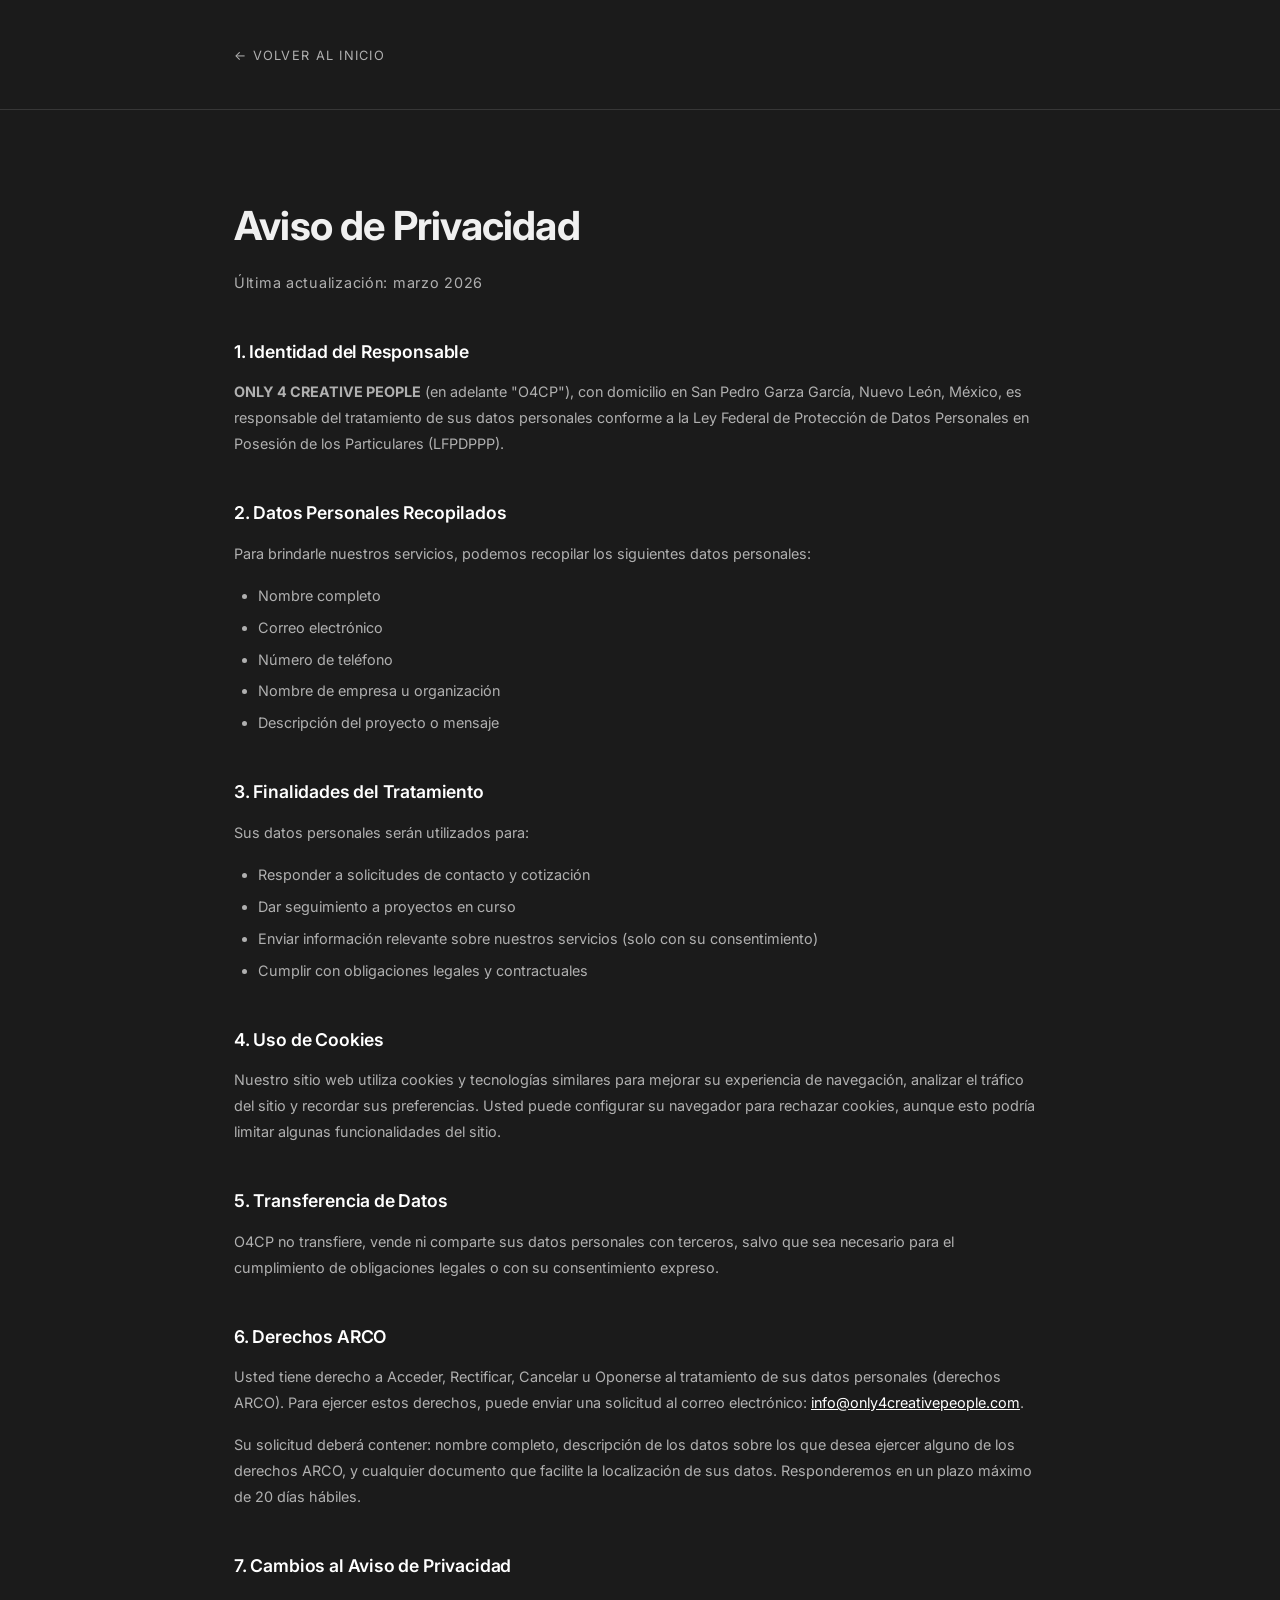
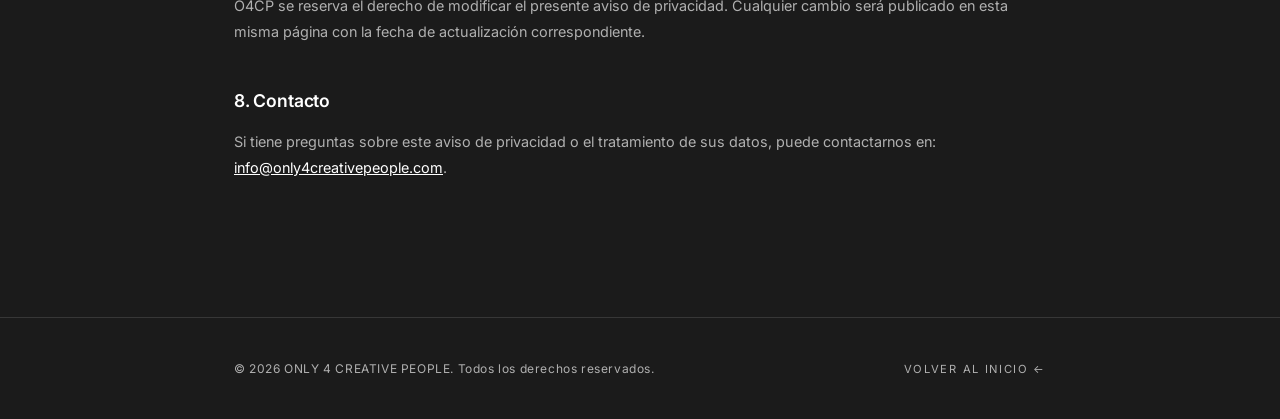
==== aviso-privacidad.html @ 3f84f2ba "Add files via upload" ====
<!DOCTYPE html>
<html lang="es">
<head>
  <meta charset="UTF-8">
  <meta name="viewport" content="width=device-width, initial-scale=1.0">
  <title>Aviso de Privacidad — Only 4 Creative People</title>
  <meta name="description" content="Aviso de privacidad de Only 4 Creative People.">
  <link rel="icon" href="favicon.ico" type="image/x-icon">

  <!-- Fonts -->
  <link rel="preconnect" href="https://fonts.googleapis.com">
  <link rel="preconnect" href="https://fonts.gstatic.com" crossorigin>
  <link href="https://fonts.googleapis.com/css2?family=Inter:wght@300;400;500;600;700;800&display=swap" rel="stylesheet">

  <style>
    :root {
      --bg-primary: #1b1b1b;
      --bg-secondary: #151515;
      --text-primary: #f0f0f0;
      --text-secondary: #b0b0b0;
      --accent: #ffffff;
      --border: rgba(255, 255, 255, 0.12);
      --font-body: 'Inter', Helvetica, sans-serif;
      --max-w: 860px;
    }

    *, *::before, *::after {
      margin: 0; padding: 0; box-sizing: border-box;
    }

    body {
      font-family: var(--font-body);
      background: var(--bg-primary);
      color: var(--text-primary);
      line-height: 1.8;
      -webkit-font-smoothing: antialiased;
    }

    .container {
      max-width: var(--max-w);
      margin: 0 auto;
      padding: 0 24px;
    }

    /* ── Header ── */
    .page-header {
      padding: 40px 0;
      border-bottom: 1px solid var(--border);
    }
    .page-header a {
      color: var(--text-secondary);
      text-decoration: none;
      font-size: 0.8rem;
      letter-spacing: 0.1em;
      text-transform: uppercase;
      transition: color 0.3s;
    }
    .page-header a:hover { color: var(--accent); }

    /* ── Content ── */
    .privacy-content {
      padding: 80px 0 120px;
    }

    .privacy-content h1 {
      font-size: clamp(1.8rem, 4vw, 2.5rem);
      font-weight: 700;
      margin-bottom: 8px;
      letter-spacing: -0.02em;
    }

    .privacy-date {
      font-size: 0.8rem;
      color: var(--text-secondary);
      margin-bottom: 48px;
      letter-spacing: 0.05em;
    }

    .privacy-content h2 {
      font-size: 1.1rem;
      font-weight: 600;
      margin-top: 40px;
      margin-bottom: 12px;
      color: var(--accent);
      letter-spacing: -0.01em;
    }

    .privacy-content p {
      color: var(--text-secondary);
      font-size: 0.9rem;
      margin-bottom: 16px;
    }

    .privacy-content ul {
      color: var(--text-secondary);
      font-size: 0.9rem;
      margin-bottom: 16px;
      padding-left: 24px;
    }

    .privacy-content li {
      margin-bottom: 6px;
    }

    .privacy-content a {
      color: var(--accent);
    }

    /* ── Footer ── */
    .footer {
      padding: 40px 0;
      border-top: 1px solid var(--border);
    }
    .footer .container {
      display: flex;
      justify-content: space-between;
      align-items: center;
    }
    .footer-text {
      font-size: 0.75rem;
      color: var(--text-secondary);
      letter-spacing: 0.05em;
    }
    .footer-back {
      font-size: 0.7rem;
      letter-spacing: 0.15em;
      text-transform: uppercase;
      color: var(--text-secondary);
      text-decoration: none;
      transition: color 0.3s;
    }
    .footer-back:hover { color: var(--accent); }

    @media (max-width: 768px) {
      .footer .container {
        flex-direction: column;
        gap: 16px;
        text-align: center;
      }
    }
  </style>
</head>
<body>

  <header class="page-header">
    <div class="container">
      <a href="index.html">← Volver al inicio</a>
    </div>
  </header>

  <main class="privacy-content">
    <div class="container">

      <h1>Aviso de Privacidad</h1>
      <p class="privacy-date">Última actualización: marzo 2026</p>

      <h2>1. Identidad del Responsable</h2>
      <p>
        <strong>ONLY 4 CREATIVE PEOPLE</strong> (en adelante "O4CP"), con domicilio en 
        San Pedro Garza García, Nuevo León, México, es responsable del tratamiento 
        de sus datos personales conforme a la Ley Federal de Protección de Datos 
        Personales en Posesión de los Particulares (LFPDPPP).
      </p>

      <h2>2. Datos Personales Recopilados</h2>
      <p>Para brindarle nuestros servicios, podemos recopilar los siguientes datos personales:</p>
      <ul>
        <li>Nombre completo</li>
        <li>Correo electrónico</li>
        <li>Número de teléfono</li>
        <li>Nombre de empresa u organización</li>
        <li>Descripción del proyecto o mensaje</li>
      </ul>

      <h2>3. Finalidades del Tratamiento</h2>
      <p>Sus datos personales serán utilizados para:</p>
      <ul>
        <li>Responder a solicitudes de contacto y cotización</li>
        <li>Dar seguimiento a proyectos en curso</li>
        <li>Enviar información relevante sobre nuestros servicios (solo con su consentimiento)</li>
        <li>Cumplir con obligaciones legales y contractuales</li>
      </ul>

      <h2>4. Uso de Cookies</h2>
      <p>
        Nuestro sitio web utiliza cookies y tecnologías similares para mejorar 
        su experiencia de navegación, analizar el tráfico del sitio y recordar 
        sus preferencias. Usted puede configurar su navegador para rechazar 
        cookies, aunque esto podría limitar algunas funcionalidades del sitio.
      </p>

      <h2>5. Transferencia de Datos</h2>
      <p>
        O4CP no transfiere, vende ni comparte sus datos personales con terceros, 
        salvo que sea necesario para el cumplimiento de obligaciones legales o 
        con su consentimiento expreso.
      </p>

      <h2>6. Derechos ARCO</h2>
      <p>
        Usted tiene derecho a Acceder, Rectificar, Cancelar u Oponerse 
        al tratamiento de sus datos personales (derechos ARCO). Para ejercer 
        estos derechos, puede enviar una solicitud al correo electrónico: 
        <a href="mailto:info@only4creativepeople.com">info@only4creativepeople.com</a>.
      </p>
      <p>
        Su solicitud deberá contener: nombre completo, descripción de los 
        datos sobre los que desea ejercer alguno de los derechos ARCO, y 
        cualquier documento que facilite la localización de sus datos. 
        Responderemos en un plazo máximo de 20 días hábiles.
      </p>

      <h2>7. Cambios al Aviso de Privacidad</h2>
      <p>
        O4CP se reserva el derecho de modificar el presente aviso de privacidad. 
        Cualquier cambio será publicado en esta misma página con la fecha de 
        actualización correspondiente.
      </p>

      <h2>8. Contacto</h2>
      <p>
        Si tiene preguntas sobre este aviso de privacidad o el tratamiento 
        de sus datos, puede contactarnos en: 
        <a href="mailto:info@only4creativepeople.com">info@only4creativepeople.com</a>.
      </p>

    </div>
  </main>

  <footer class="footer">
    <div class="container">
      <span class="footer-text">&copy; 2026 ONLY 4 CREATIVE PEOPLE. Todos los derechos reservados.</span>
      <a href="index.html" class="footer-back">Volver al inicio ←</a>
    </div>
  </footer>

</body>
</html>
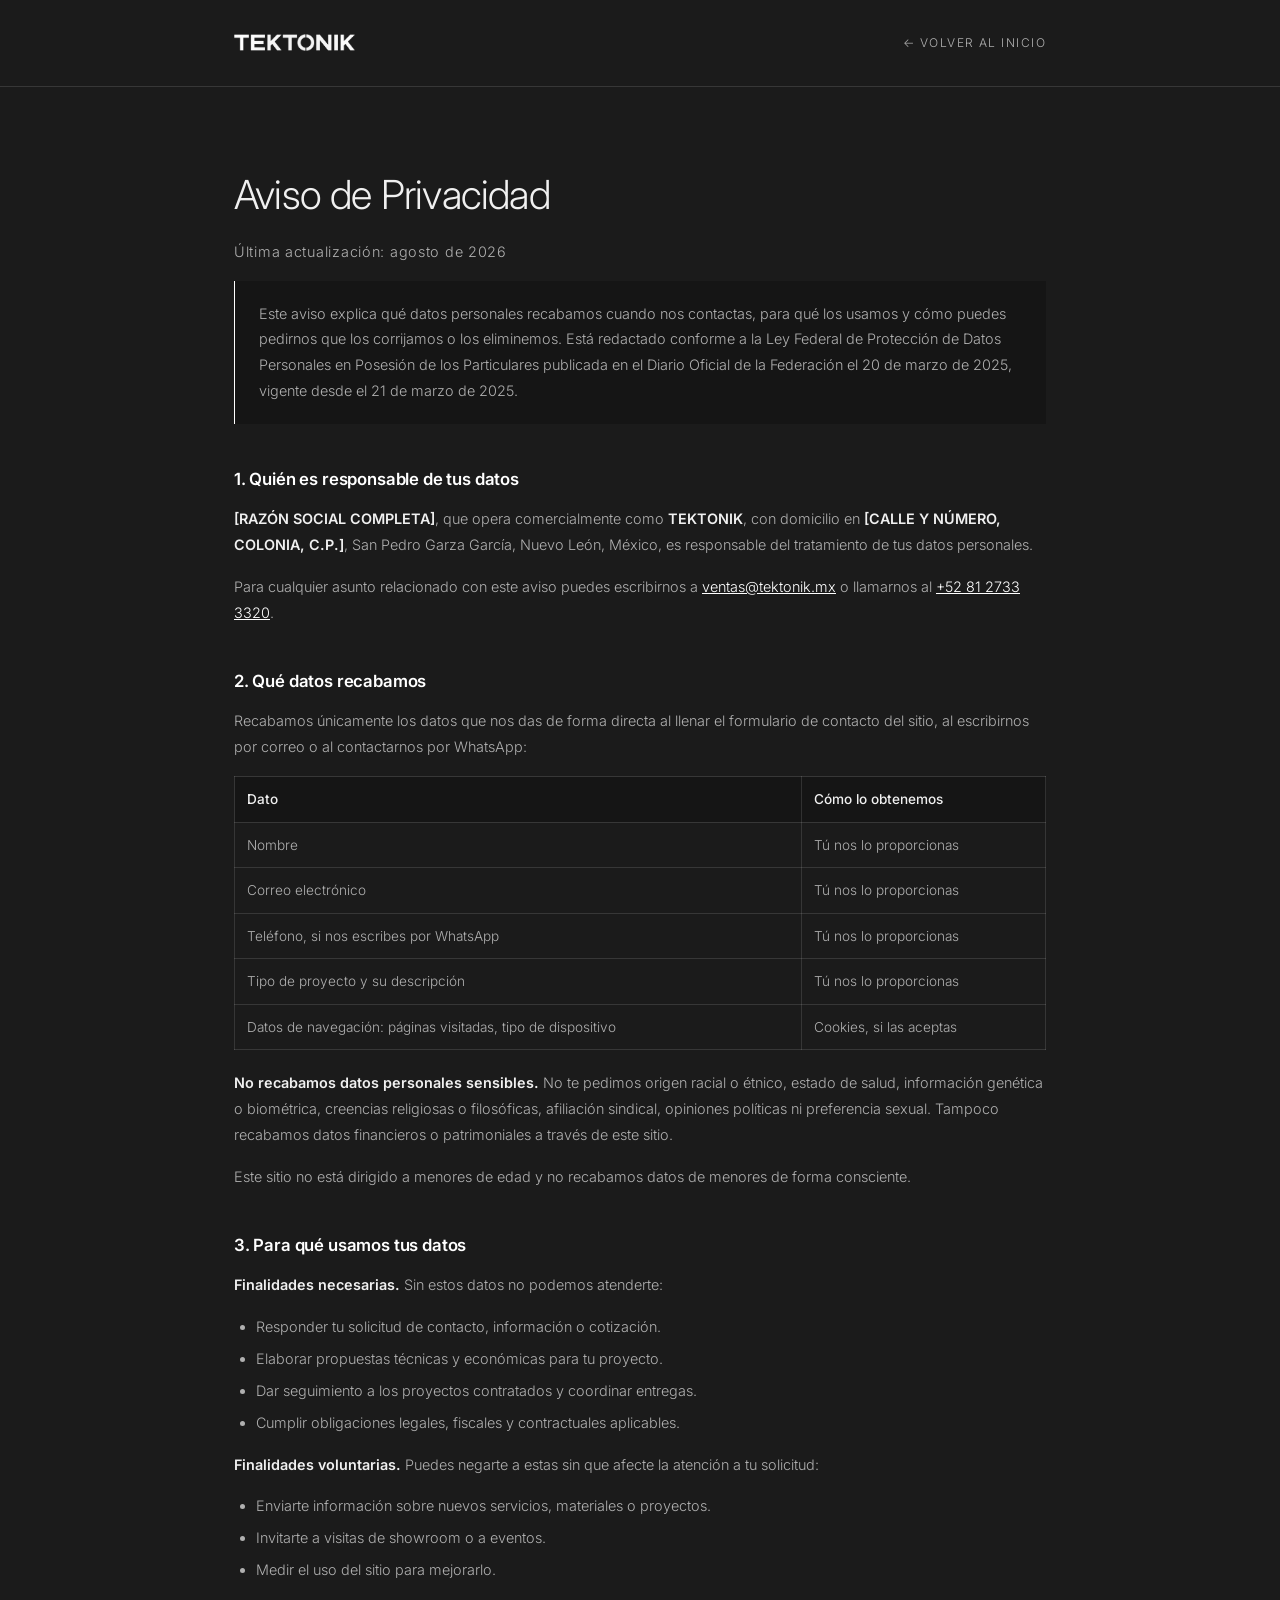
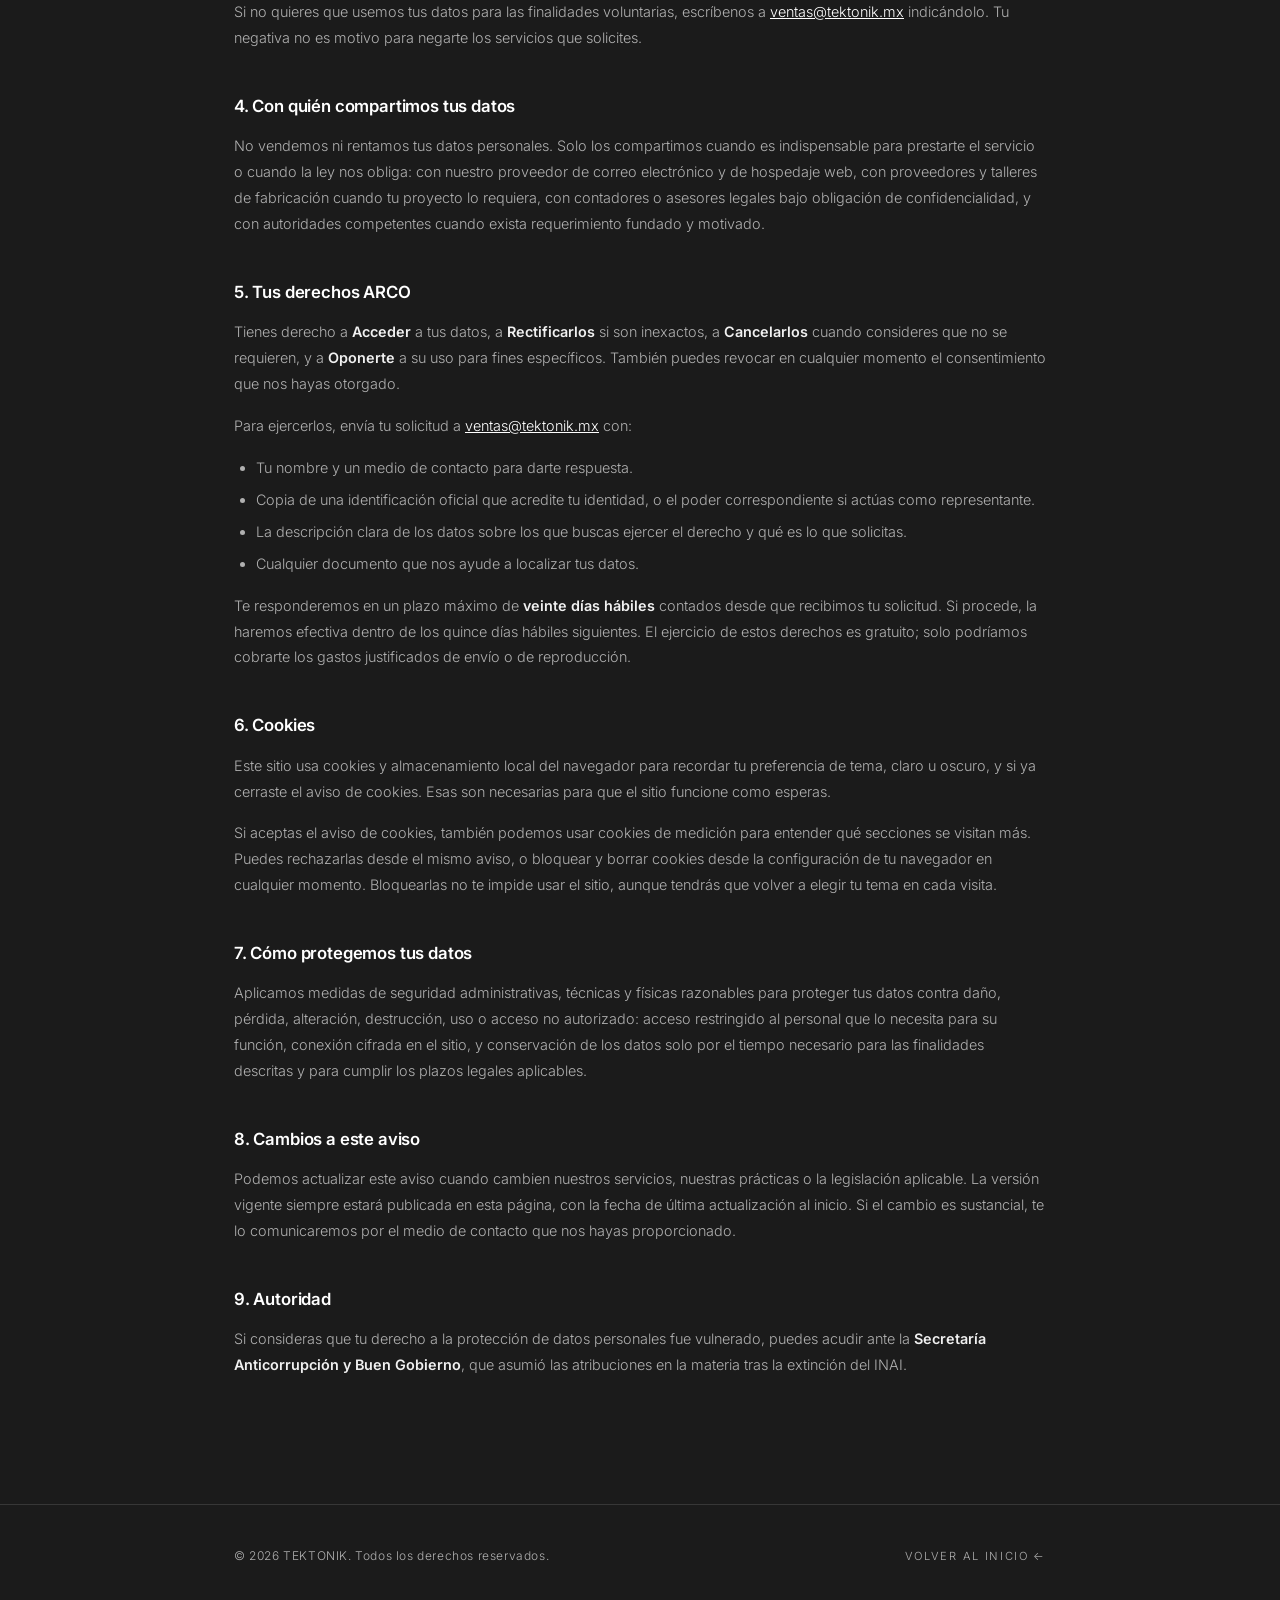
==== commit 4a5d8de3: "Add files via upload" ====
--- a/aviso-privacidad.html
+++ b/aviso-privacidad.html
@@ -3,14 +3,14 @@
 <head>
   <meta charset="UTF-8">
   <meta name="viewport" content="width=device-width, initial-scale=1.0">
-  <title>Aviso de Privacidad — Only 4 Creative People</title>
-  <meta name="description" content="Aviso de privacidad de Only 4 Creative People.">
+  <title>Aviso de Privacidad — Tektonik</title>
+  <meta name="description" content="Aviso de privacidad de Tektonik, metal arquitectónico. Cómo tratamos tus datos personales y cómo ejercer tus derechos ARCO.">
+  <meta name="robots" content="noindex, follow">
   <link rel="icon" href="favicon.ico" type="image/x-icon">
 
-  <!-- Fonts -->
   <link rel="preconnect" href="https://fonts.googleapis.com">
   <link rel="preconnect" href="https://fonts.gstatic.com" crossorigin>
-  <link href="https://fonts.googleapis.com/css2?family=Inter:wght@300;400;500;600;700;800&display=swap" rel="stylesheet">
+  <link href="https://fonts.googleapis.com/css2?family=Inter:wght@300;400;500;600;700;800&amp;display=swap" rel="stylesheet">
 
   <style>
     :root {
@@ -24,119 +24,83 @@
       --max-w: 860px;
     }
 
-    *, *::before, *::after {
-      margin: 0; padding: 0; box-sizing: border-box;
-    }
+    *, *::before, *::after { margin: 0; padding: 0; box-sizing: border-box; }
 
     body {
       font-family: var(--font-body);
       background: var(--bg-primary);
       color: var(--text-primary);
       line-height: 1.8;
+      font-weight: 300;
       -webkit-font-smoothing: antialiased;
     }
 
-    .container {
-      max-width: var(--max-w);
-      margin: 0 auto;
-      padding: 0 24px;
-    }
-
-    /* ── Header ── */
-    .page-header {
-      padding: 40px 0;
-      border-bottom: 1px solid var(--border);
-    }
+    .container { max-width: var(--max-w); margin: 0 auto; padding: 0 24px; }
+
+    /* Header */
+    .page-header { padding: 32px 0; border-bottom: 1px solid var(--border); }
+    .page-header .container { display: flex; align-items: center; justify-content: space-between; gap: 24px; }
+    .page-header img { height: 17px; width: auto; display: block; }
     .page-header a {
-      color: var(--text-secondary);
-      text-decoration: none;
-      font-size: 0.8rem;
-      letter-spacing: 0.1em;
-      text-transform: uppercase;
+      color: var(--text-secondary); text-decoration: none;
+      font-size: 0.75rem; letter-spacing: 0.12em; text-transform: uppercase;
       transition: color 0.3s;
     }
     .page-header a:hover { color: var(--accent); }
 
-    /* ── Content ── */
-    .privacy-content {
-      padding: 80px 0 120px;
-    }
-
+    /* Contenido */
+    .privacy-content { padding: 72px 0 110px; }
     .privacy-content h1 {
-      font-size: clamp(1.8rem, 4vw, 2.5rem);
-      font-weight: 700;
-      margin-bottom: 8px;
-      letter-spacing: -0.02em;
-    }
-
+      font-size: clamp(1.8rem, 4vw, 2.5rem); font-weight: 300;
+      margin-bottom: 8px; letter-spacing: -0.02em;
+    }
     .privacy-date {
-      font-size: 0.8rem;
-      color: var(--text-secondary);
-      margin-bottom: 48px;
-      letter-spacing: 0.05em;
-    }
-
+      font-size: 0.78rem; color: var(--text-secondary);
+      margin-bottom: 40px; letter-spacing: 0.05em;
+    }
+    .lede {
+      font-size: 0.95rem; color: var(--text-secondary);
+      padding: 20px 24px; border-left: 1px solid var(--accent);
+      background: var(--bg-secondary); margin-bottom: 48px;
+    }
     .privacy-content h2 {
-      font-size: 1.1rem;
-      font-weight: 600;
-      margin-top: 40px;
-      margin-bottom: 12px;
-      color: var(--accent);
-      letter-spacing: -0.01em;
-    }
-
-    .privacy-content p {
-      color: var(--text-secondary);
-      font-size: 0.9rem;
-      margin-bottom: 16px;
-    }
-
-    .privacy-content ul {
-      color: var(--text-secondary);
-      font-size: 0.9rem;
-      margin-bottom: 16px;
-      padding-left: 24px;
-    }
-
-    .privacy-content li {
-      margin-bottom: 6px;
-    }
-
-    .privacy-content a {
-      color: var(--accent);
-    }
-
-    /* ── Footer ── */
-    .footer {
-      padding: 40px 0;
-      border-top: 1px solid var(--border);
-    }
-    .footer .container {
-      display: flex;
-      justify-content: space-between;
-      align-items: center;
-    }
-    .footer-text {
-      font-size: 0.75rem;
-      color: var(--text-secondary);
-      letter-spacing: 0.05em;
-    }
+      font-size: 1.05rem; font-weight: 600; margin-top: 40px;
+      margin-bottom: 12px; color: var(--accent); letter-spacing: -0.01em;
+    }
+    .privacy-content p,
+    .privacy-content ul { color: var(--text-secondary); font-size: 0.9rem; margin-bottom: 16px; }
+    .privacy-content ul { padding-left: 22px; }
+    .privacy-content li { margin-bottom: 6px; }
+    .privacy-content a { color: var(--accent); }
+    .privacy-content strong { color: var(--text-primary); font-weight: 600; }
+
+    table.data {
+      width: 100%; border-collapse: collapse; margin-bottom: 20px;
+      font-size: 0.85rem; color: var(--text-secondary);
+    }
+    table.data th, table.data td {
+      text-align: left; padding: 10px 12px; border: 1px solid var(--border); vertical-align: top;
+    }
+    table.data th { color: var(--text-primary); font-weight: 500; background: var(--bg-secondary); }
+
+    /* Footer */
+    .footer { padding: 40px 0; border-top: 1px solid var(--border); }
+    .footer .container { display: flex; justify-content: space-between; align-items: center; gap: 16px; }
+    .footer-text { font-size: 0.75rem; color: var(--text-secondary); letter-spacing: 0.05em; }
     .footer-back {
-      font-size: 0.7rem;
-      letter-spacing: 0.15em;
-      text-transform: uppercase;
-      color: var(--text-secondary);
-      text-decoration: none;
-      transition: color 0.3s;
+      font-size: 0.7rem; letter-spacing: 0.15em; text-transform: uppercase;
+      color: var(--text-secondary); text-decoration: none; transition: color 0.3s;
     }
     .footer-back:hover { color: var(--accent); }
 
+    a:focus-visible { outline: 2px solid var(--accent); outline-offset: 3px; }
+
     @media (max-width: 768px) {
-      .footer .container {
-        flex-direction: column;
-        gap: 16px;
-        text-align: center;
-      }
+      .footer .container, .page-header .container { flex-direction: column; gap: 16px; text-align: center; }
+      table.data, table.data tbody, table.data tr, table.data td, table.data th { display: block; width: 100%; }
+      table.data thead { display: none; }
+      table.data td { border-top: none; }
+      table.data tr { margin-bottom: 12px; }
     }
   </style>
 </head>
@@ -144,6 +108,9 @@
 
   <header class="page-header">
     <div class="container">
+      <a href="index.html" aria-label="Tektonik, ir al inicio">
+        <img src="img/tektonik-wordmark.png" alt="Tektonik">
+      </a>
       <a href="index.html">← Volver al inicio</a>
     </div>
   </header>
@@ -152,76 +119,156 @@
     <div class="container">
 
       <h1>Aviso de Privacidad</h1>
-      <p class="privacy-date">Última actualización: marzo 2026</p>
-
-      <h2>1. Identidad del Responsable</h2>
-      <p>
-        <strong>ONLY 4 CREATIVE PEOPLE</strong> (en adelante "O4CP"), con domicilio en 
-        San Pedro Garza García, Nuevo León, México, es responsable del tratamiento 
-        de sus datos personales conforme a la Ley Federal de Protección de Datos 
-        Personales en Posesión de los Particulares (LFPDPPP).
-      </p>
-
-      <h2>2. Datos Personales Recopilados</h2>
-      <p>Para brindarle nuestros servicios, podemos recopilar los siguientes datos personales:</p>
+      <p class="privacy-date">Última actualización: agosto de 2026</p>
+
+      <p class="lede">
+        Este aviso explica qué datos personales recabamos cuando nos contactas,
+        para qué los usamos y cómo puedes pedirnos que los corrijamos o los
+        eliminemos. Está redactado conforme a la Ley Federal de Protección de
+        Datos Personales en Posesión de los Particulares publicada en el Diario
+        Oficial de la Federación el 20 de marzo de 2025, vigente desde el 21 de
+        marzo de 2025.
+      </p>
+
+      <h2>1. Quién es responsable de tus datos</h2>
+      <p>
+        <strong>[RAZÓN SOCIAL COMPLETA]</strong>, que opera comercialmente como
+        <strong>TEKTONIK</strong>, con domicilio en <strong>[CALLE Y NÚMERO,
+        COLONIA, C.P.]</strong>, San Pedro Garza García, Nuevo León, México, es
+        responsable del tratamiento de tus datos personales.
+      </p>
+      <p>
+        Para cualquier asunto relacionado con este aviso puedes escribirnos a
+        <a href="mailto:ventas@tektonik.mx">ventas@tektonik.mx</a> o llamarnos
+        al <a href="tel:+528127333320">+52 81 2733 3320</a>.
+      </p>
+
+      <h2>2. Qué datos recabamos</h2>
+      <p>
+        Recabamos únicamente los datos que nos das de forma directa al llenar el
+        formulario de contacto del sitio, al escribirnos por correo o al
+        contactarnos por WhatsApp:
+      </p>
+      <table class="data">
+        <thead>
+          <tr><th>Dato</th><th>Cómo lo obtenemos</th></tr>
+        </thead>
+        <tbody>
+          <tr><td>Nombre</td><td>Tú nos lo proporcionas</td></tr>
+          <tr><td>Correo electrónico</td><td>Tú nos lo proporcionas</td></tr>
+          <tr><td>Teléfono, si nos escribes por WhatsApp</td><td>Tú nos lo proporcionas</td></tr>
+          <tr><td>Tipo de proyecto y su descripción</td><td>Tú nos lo proporcionas</td></tr>
+          <tr><td>Datos de navegación: páginas visitadas, tipo de dispositivo</td><td>Cookies, si las aceptas</td></tr>
+        </tbody>
+      </table>
+      <p>
+        <strong>No recabamos datos personales sensibles.</strong> No te pedimos
+        origen racial o étnico, estado de salud, información genética o
+        biométrica, creencias religiosas o filosóficas, afiliación sindical,
+        opiniones políticas ni preferencia sexual. Tampoco recabamos datos
+        financieros o patrimoniales a través de este sitio.
+      </p>
+      <p>
+        Este sitio no está dirigido a menores de edad y no recabamos datos de
+        menores de forma consciente.
+      </p>
+
+      <h2>3. Para qué usamos tus datos</h2>
+      <p><strong>Finalidades necesarias.</strong> Sin estos datos no podemos atenderte:</p>
       <ul>
-        <li>Nombre completo</li>
-        <li>Correo electrónico</li>
-        <li>Número de teléfono</li>
-        <li>Nombre de empresa u organización</li>
-        <li>Descripción del proyecto o mensaje</li>
+        <li>Responder tu solicitud de contacto, información o cotización.</li>
+        <li>Elaborar propuestas técnicas y económicas para tu proyecto.</li>
+        <li>Dar seguimiento a los proyectos contratados y coordinar entregas.</li>
+        <li>Cumplir obligaciones legales, fiscales y contractuales aplicables.</li>
       </ul>
-
-      <h2>3. Finalidades del Tratamiento</h2>
-      <p>Sus datos personales serán utilizados para:</p>
+      <p><strong>Finalidades voluntarias.</strong> Puedes negarte a estas sin que afecte la atención a tu solicitud:</p>
       <ul>
-        <li>Responder a solicitudes de contacto y cotización</li>
-        <li>Dar seguimiento a proyectos en curso</li>
-        <li>Enviar información relevante sobre nuestros servicios (solo con su consentimiento)</li>
-        <li>Cumplir con obligaciones legales y contractuales</li>
+        <li>Enviarte información sobre nuevos servicios, materiales o proyectos.</li>
+        <li>Invitarte a visitas de showroom o a eventos.</li>
+        <li>Medir el uso del sitio para mejorarlo.</li>
       </ul>
-
-      <h2>4. Uso de Cookies</h2>
-      <p>
-        Nuestro sitio web utiliza cookies y tecnologías similares para mejorar 
-        su experiencia de navegación, analizar el tráfico del sitio y recordar 
-        sus preferencias. Usted puede configurar su navegador para rechazar 
-        cookies, aunque esto podría limitar algunas funcionalidades del sitio.
-      </p>
-
-      <h2>5. Transferencia de Datos</h2>
-      <p>
-        O4CP no transfiere, vende ni comparte sus datos personales con terceros, 
-        salvo que sea necesario para el cumplimiento de obligaciones legales o 
-        con su consentimiento expreso.
-      </p>
-
-      <h2>6. Derechos ARCO</h2>
-      <p>
-        Usted tiene derecho a Acceder, Rectificar, Cancelar u Oponerse 
-        al tratamiento de sus datos personales (derechos ARCO). Para ejercer 
-        estos derechos, puede enviar una solicitud al correo electrónico: 
-        <a href="mailto:info@only4creativepeople.com">info@only4creativepeople.com</a>.
-      </p>
-      <p>
-        Su solicitud deberá contener: nombre completo, descripción de los 
-        datos sobre los que desea ejercer alguno de los derechos ARCO, y 
-        cualquier documento que facilite la localización de sus datos. 
-        Responderemos en un plazo máximo de 20 días hábiles.
-      </p>
-
-      <h2>7. Cambios al Aviso de Privacidad</h2>
-      <p>
-        O4CP se reserva el derecho de modificar el presente aviso de privacidad. 
-        Cualquier cambio será publicado en esta misma página con la fecha de 
-        actualización correspondiente.
-      </p>
-
-      <h2>8. Contacto</h2>
-      <p>
-        Si tiene preguntas sobre este aviso de privacidad o el tratamiento 
-        de sus datos, puede contactarnos en: 
-        <a href="mailto:info@only4creativepeople.com">info@only4creativepeople.com</a>.
+      <p>
+        Si no quieres que usemos tus datos para las finalidades voluntarias,
+        escríbenos a <a href="mailto:ventas@tektonik.mx">ventas@tektonik.mx</a>
+        indicándolo. Tu negativa no es motivo para negarte los servicios que
+        solicites.
+      </p>
+
+      <h2>4. Con quién compartimos tus datos</h2>
+      <p>
+        No vendemos ni rentamos tus datos personales. Solo los compartimos cuando
+        es indispensable para prestarte el servicio o cuando la ley nos obliga:
+        con nuestro proveedor de correo electrónico y de hospedaje web, con
+        proveedores y talleres de fabricación cuando tu proyecto lo requiera, con
+        contadores o asesores legales bajo obligación de confidencialidad, y con
+        autoridades competentes cuando exista requerimiento fundado y motivado.
+      </p>
+
+      <h2>5. Tus derechos ARCO</h2>
+      <p>
+        Tienes derecho a <strong>Acceder</strong> a tus datos, a
+        <strong>Rectificarlos</strong> si son inexactos, a
+        <strong>Cancelarlos</strong> cuando consideres que no se requieren, y a
+        <strong>Oponerte</strong> a su uso para fines específicos. También puedes
+        revocar en cualquier momento el consentimiento que nos hayas otorgado.
+      </p>
+      <p>
+        Para ejercerlos, envía tu solicitud a
+        <a href="mailto:ventas@tektonik.mx">ventas@tektonik.mx</a> con:
+      </p>
+      <ul>
+        <li>Tu nombre y un medio de contacto para darte respuesta.</li>
+        <li>Copia de una identificación oficial que acredite tu identidad, o el poder correspondiente si actúas como representante.</li>
+        <li>La descripción clara de los datos sobre los que buscas ejercer el derecho y qué es lo que solicitas.</li>
+        <li>Cualquier documento que nos ayude a localizar tus datos.</li>
+      </ul>
+      <p>
+        Te responderemos en un plazo máximo de <strong>veinte días hábiles</strong>
+        contados desde que recibimos tu solicitud. Si procede, la haremos efectiva
+        dentro de los quince días hábiles siguientes. El ejercicio de estos
+        derechos es gratuito; solo podríamos cobrarte los gastos justificados de
+        envío o de reproducción.
+      </p>
+
+      <h2>6. Cookies</h2>
+      <p>
+        Este sitio usa cookies y almacenamiento local del navegador para recordar
+        tu preferencia de tema, claro u oscuro, y si ya cerraste el aviso de
+        cookies. Esas son necesarias para que el sitio funcione como esperas.
+      </p>
+      <p>
+        Si aceptas el aviso de cookies, también podemos usar cookies de medición
+        para entender qué secciones se visitan más. Puedes rechazarlas desde el
+        mismo aviso, o bloquear y borrar cookies desde la configuración de tu
+        navegador en cualquier momento. Bloquearlas no te impide usar el sitio,
+        aunque tendrás que volver a elegir tu tema en cada visita.
+      </p>
+
+      <h2>7. Cómo protegemos tus datos</h2>
+      <p>
+        Aplicamos medidas de seguridad administrativas, técnicas y físicas
+        razonables para proteger tus datos contra daño, pérdida, alteración,
+        destrucción, uso o acceso no autorizado: acceso restringido al personal
+        que lo necesita para su función, conexión cifrada en el sitio, y
+        conservación de los datos solo por el tiempo necesario para las
+        finalidades descritas y para cumplir los plazos legales aplicables.
+      </p>
+
+      <h2>8. Cambios a este aviso</h2>
+      <p>
+        Podemos actualizar este aviso cuando cambien nuestros servicios, nuestras
+        prácticas o la legislación aplicable. La versión vigente siempre estará
+        publicada en esta página, con la fecha de última actualización al inicio.
+        Si el cambio es sustancial, te lo comunicaremos por el medio de contacto
+        que nos hayas proporcionado.
+      </p>
+
+      <h2>9. Autoridad</h2>
+      <p>
+        Si consideras que tu derecho a la protección de datos personales fue
+        vulnerado, puedes acudir ante la <strong>Secretaría Anticorrupción y Buen
+        Gobierno</strong>, que asumió las atribuciones en la materia tras la
+        extinción del INAI.
       </p>
 
     </div>
@@ -229,7 +276,7 @@
 
   <footer class="footer">
     <div class="container">
-      <span class="footer-text">&copy; 2026 ONLY 4 CREATIVE PEOPLE. Todos los derechos reservados.</span>
+      <span class="footer-text">&copy; 2026 TEKTONIK. Todos los derechos reservados.</span>
       <a href="index.html" class="footer-back">Volver al inicio ←</a>
     </div>
   </footer>
